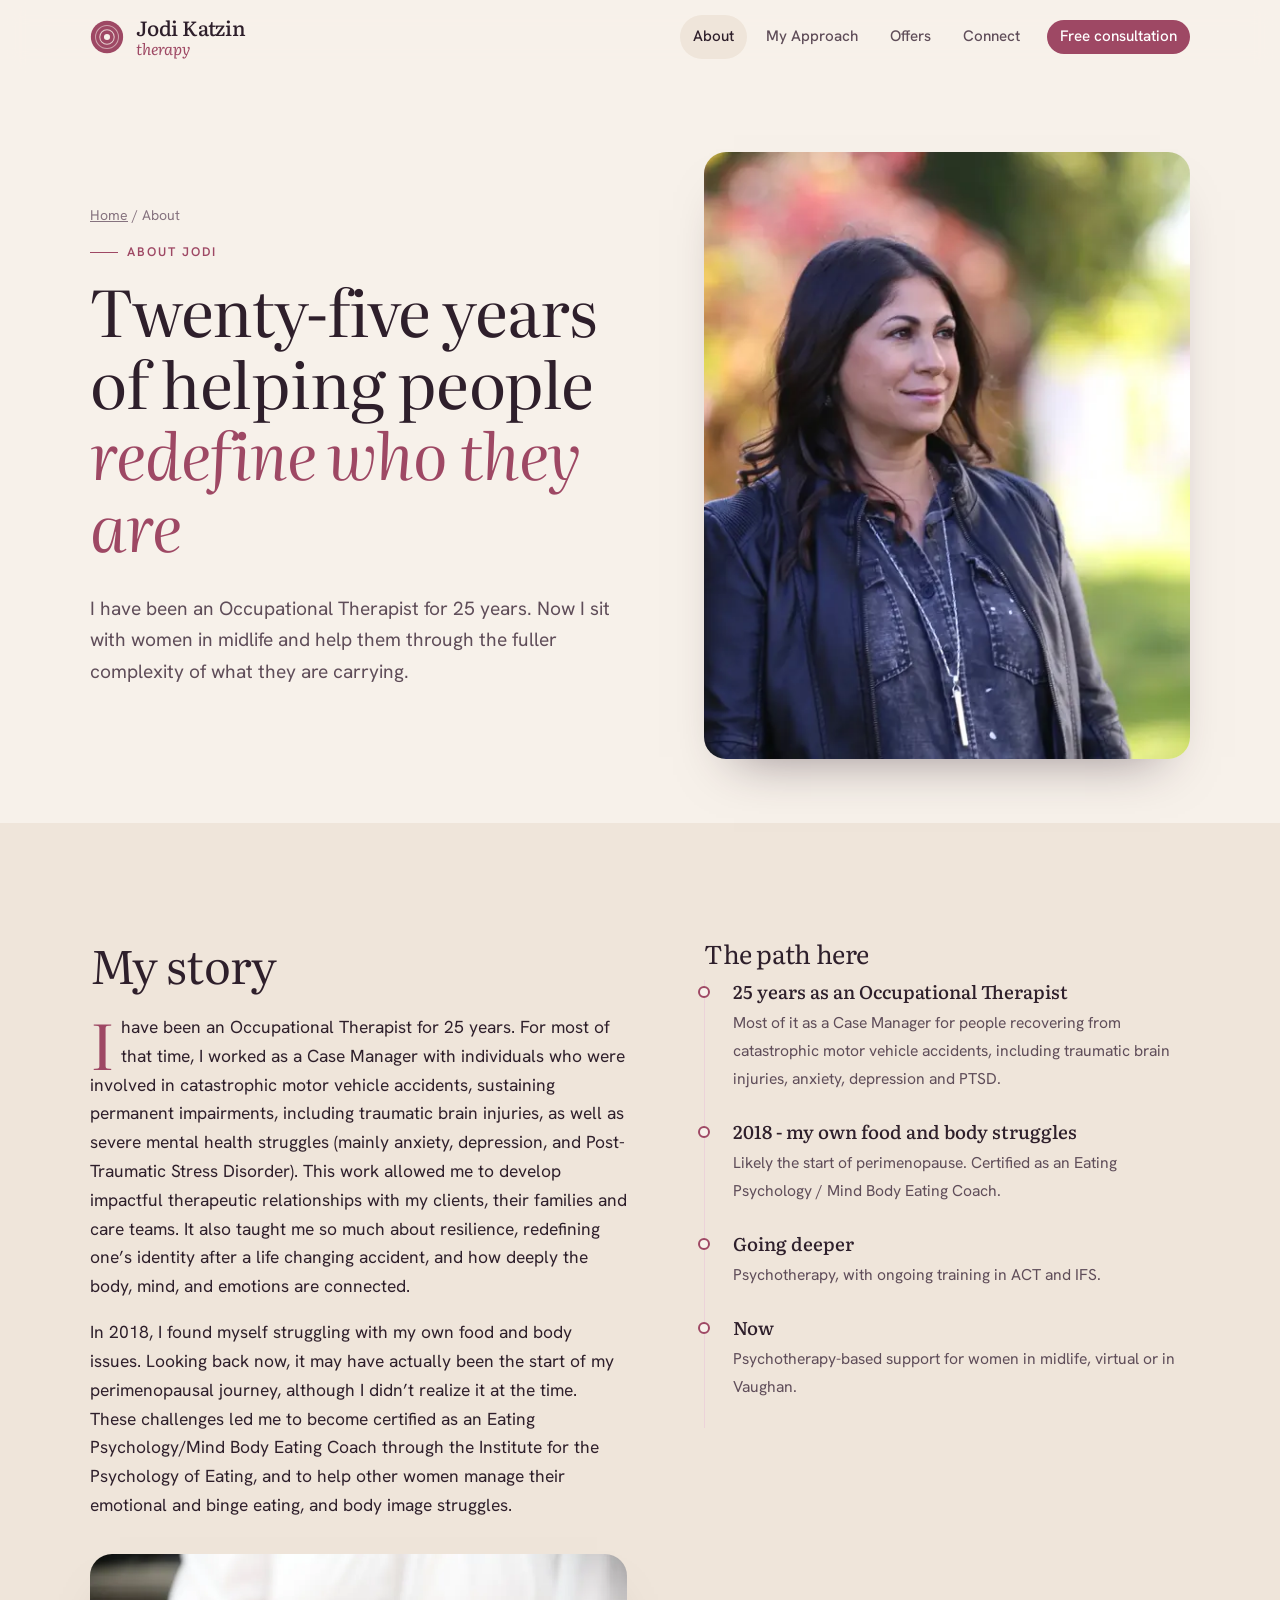
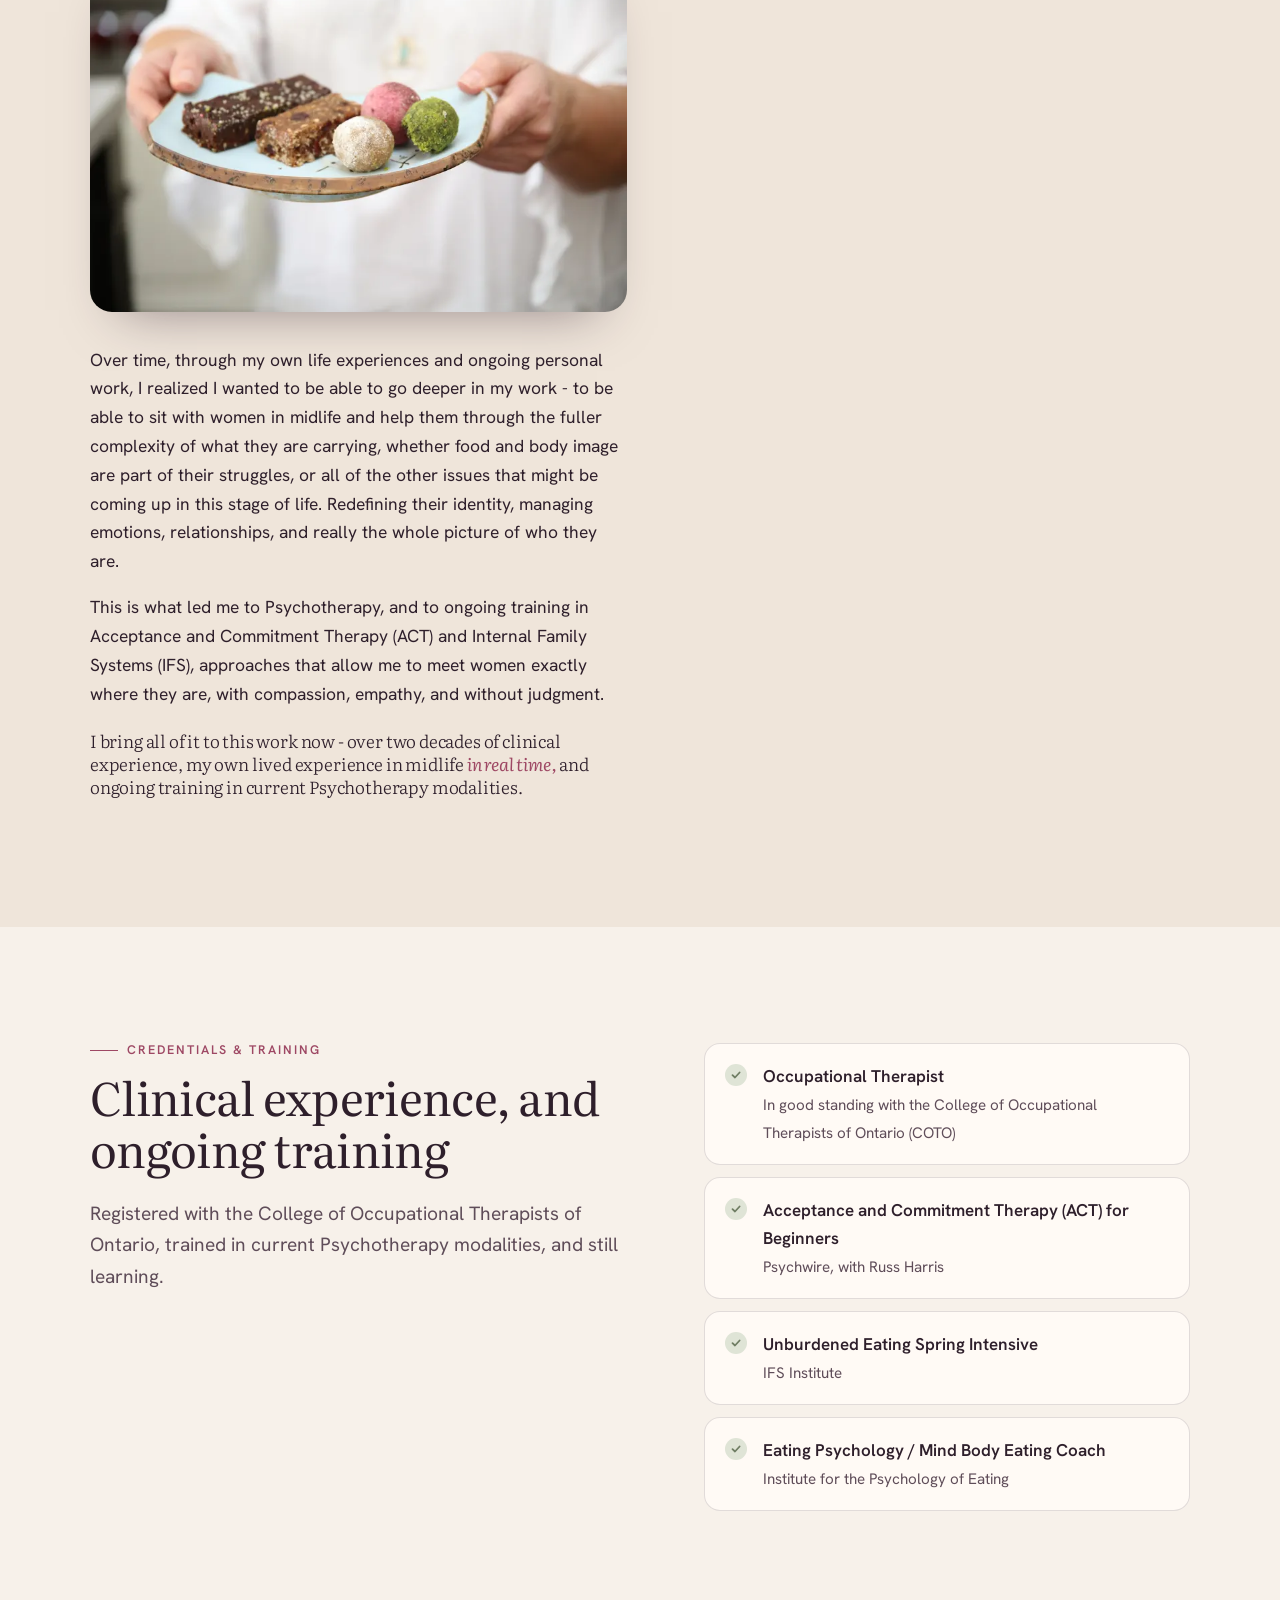
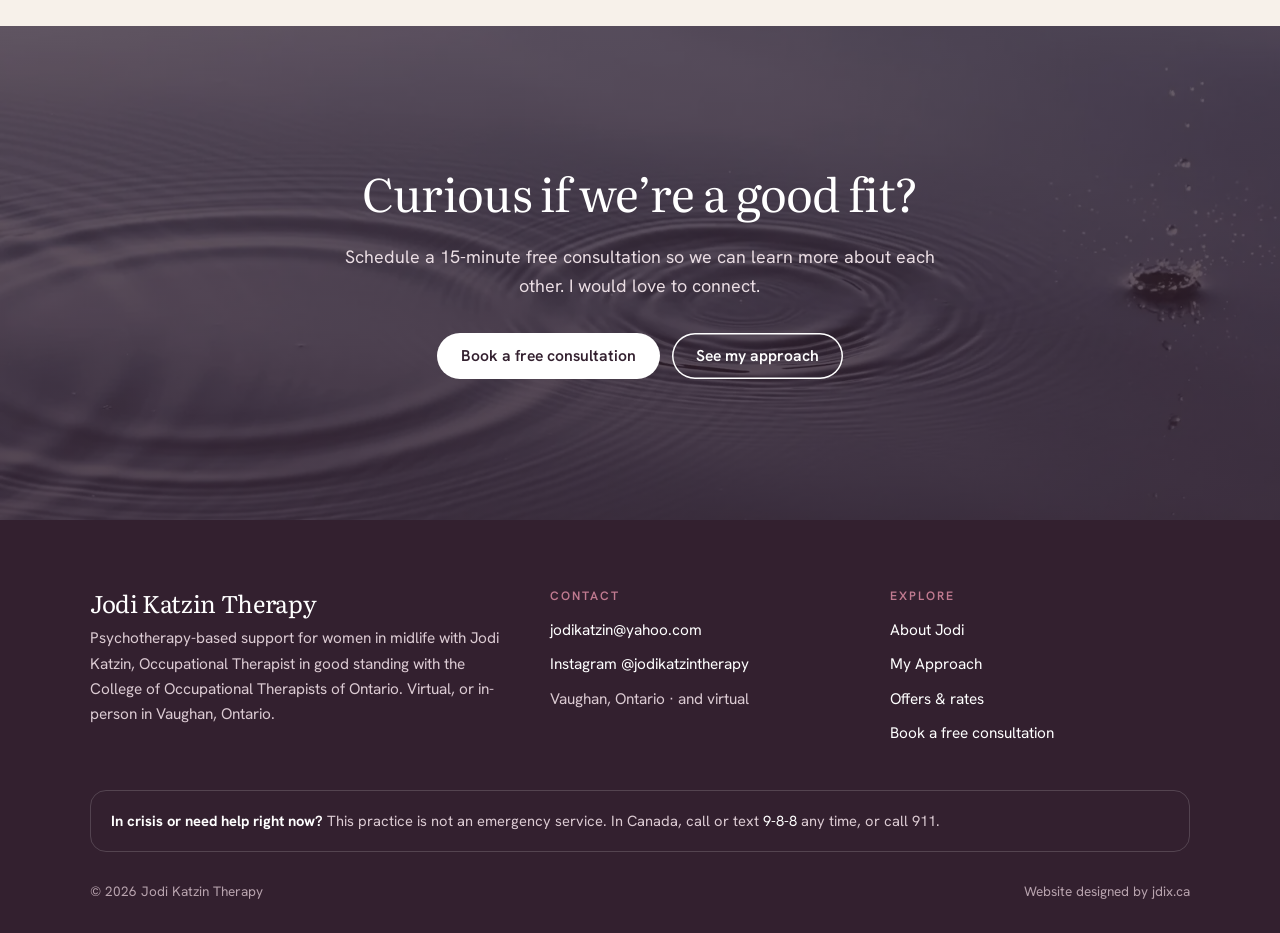
==== about/index.html @ eb7bfe02 "Jodi's edits: hyphenated in-person, wording fixes, smaller second headline line, lowercase logo, for" ====
<!doctype html>
<html lang="en-CA" class="no-js">
<head>
<meta charset="utf-8">
<meta name="viewport" content="width=device-width, initial-scale=1">
<title>About Jodi Katzin, Occupational Therapist | Jodi Katzin Therapy</title>
<meta name="description" content="Jodi Katzin has been an Occupational Therapist for 25 years, trained in ACT, IFS and eating psychology. Read her story, then book a free 15-minute consultation.">
<link rel="canonical" href="https://jdix22.github.io/jodi-katzin-therapy/about/">
<meta name="robots" content="noindex">
<meta name="theme-color" content="#33202f">
<meta property="og:type" content="profile">
<meta property="og:site_name" content="Jodi Katzin Therapy">
<meta property="og:title" content="About Jodi Katzin, Occupational Therapist">
<meta property="og:description" content="25 years as an OT, lived experience in midlife, and training in ACT and IFS.">
<meta property="og:image" content="https://jdix22.github.io/jodi-katzin-therapy/assets/og.png">
<meta property="og:image:width" content="1200">
<meta property="og:image:height" content="630">
<meta property="og:image:alt" content="Jodi Katzin Therapy: therapy for women in midlife, virtual or in Vaughan, Ontario">
<meta property="og:url" content="https://jdix22.github.io/jodi-katzin-therapy/about/">
<meta property="og:locale" content="en_CA">
<meta name="twitter:card" content="summary_large_image">
<link rel="icon" href="../favicon.svg" type="image/svg+xml">
<link rel="apple-touch-icon" href="../apple-touch-icon.png">
<link rel="preconnect" href="https://fonts.googleapis.com">
<link rel="preconnect" href="https://fonts.gstatic.com" crossorigin>
<link rel="stylesheet" href="https://fonts.googleapis.com/css2?family=Hanken+Grotesk:wght@400;500;600&family=Literata:ital,opsz,wght@0,7..72,300..600;1,7..72,300..500&display=swap">
<link rel="stylesheet" href="../assets/site.css">
<script type="application/ld+json">
{
  "@context": "https://schema.org",
  "@graph": [
    {
      "@type": "ProfilePage",
      "@id": "https://jdix22.github.io/jodi-katzin-therapy/about/#page",
      "url": "https://jdix22.github.io/jodi-katzin-therapy/about/",
      "name": "About Jodi Katzin",
      "isPartOf": { "@id": "https://jdix22.github.io/jodi-katzin-therapy/#site" },
      "mainEntity": {
        "@type": "Person",
        "@id": "https://jdix22.github.io/jodi-katzin-therapy/#jodi",
        "name": "Jodi Katzin",
        "jobTitle": "Occupational Therapist",
        "description": "Occupational Therapist for 25 years offering Psychotherapy-based support for women in midlife, with training in ACT and IFS.",
        "image": "https://jdix22.github.io/jodi-katzin-therapy/assets/img/jodi-katzin-portrait-outdoors-1600.webp",
        "hasCredential": [
          { "@type": "EducationalOccupationalCredential", "credentialCategory": "Professional registration", "name": "Occupational Therapist, College of Occupational Therapists of Ontario (COTO)", "recognizedBy": { "@type": "Organization", "name": "College of Occupational Therapists of Ontario" } },
          { "@type": "EducationalOccupationalCredential", "credentialCategory": "Certificate", "name": "Eating Psychology / Mind Body Eating Coach", "recognizedBy": { "@type": "Organization", "name": "Institute for the Psychology of Eating" } }
        ],
        "knowsAbout": ["Acceptance and Commitment Therapy", "Internal Family Systems", "Eating psychology", "Body image", "Midlife transitions", "Traumatic brain injury case management"],
        "sameAs": ["https://www.instagram.com/jodikatzintherapy/"]
      }
    },
    {
      "@type": "BreadcrumbList",
      "itemListElement": [
        { "@type": "ListItem", "position": 1, "name": "Home", "item": "https://jdix22.github.io/jodi-katzin-therapy/" },
        { "@type": "ListItem", "position": 2, "name": "About", "item": "https://jdix22.github.io/jodi-katzin-therapy/about/" }
      ]
    }
  ]
}
</script>
</head>
<body>
<a class="skip" href="#main">Skip to content</a>
<header class="site-head">
  <div class="wrap head-in">
    <a class="brand" href="../" aria-label="Jodi Katzin Therapy, home">
      <svg viewBox="0 0 40 40" aria-hidden="true"><circle cx="20" cy="20" r="19" fill="#9e4864"/><circle cx="20" cy="20" r="13.5" fill="none" stroke="#f7f1ea" stroke-width="1.2" opacity=".55"/><circle cx="20" cy="20" r="8.5" fill="none" stroke="#f7f1ea" stroke-width="1.2" opacity=".8"/><circle cx="20" cy="20" r="3.6" fill="#f7f1ea"/></svg>
      <span><b>Jodi Katzin</b><small>Therapy</small></span>
    </a>
    <button class="menu-btn" aria-expanded="false" aria-controls="nav">Menu</button>
    <nav class="nav" id="nav" aria-label="Main">
      <a href="../about/" aria-current="page">About</a>
      <a href="../my-approach/">My Approach</a>
      <a href="../howtoworktogether/">Offers</a>
      <a href="../connect/">Connect</a>
      <a class="btn" href="../connect/">Free consultation</a>
    </nav>
  </div>
</header>

<main id="main">
  <section class="page-hero">
    <div class="wrap split">
      <div>
        <p class="crumbs"><a href="../">Home</a> / About</p>
        <p class="eyebrow">About Jodi</p>
        <h1>Twenty-five years of helping people <em>redefine who they are</em></h1>
        <p class="lede">I have been an Occupational Therapist for 25 years. Now I sit with women in midlife and help them through the fuller complexity of what they are carrying.</p>
      </div>
      <figure class="photo tall rv" style="margin:0">
        <img src="../assets/img/jodi-katzin-portrait-outdoors-800.webp" srcset="../assets/img/jodi-katzin-portrait-outdoors-800.webp 800w, ../assets/img/jodi-katzin-portrait-outdoors-1600.webp 1600w" sizes="(max-width:860px) 92vw, 500px" width="800" height="640" alt="Portrait of Jodi Katzin outdoors in autumn, wearing a navy jacket and smiling" fetchpriority="high" style="object-position:62% 30%">
      </figure>
    </div>
  </section>

  <section class="tint">
    <div class="wrap split" style="align-items:start">
      <div class="prose">
        <h2>My story</h2>
        <p>I have been an Occupational Therapist for 25 years. For most of that time, I worked as a Case Manager with individuals who were involved in catastrophic motor vehicle accidents, sustaining permanent impairments, including traumatic brain injuries, as well as severe mental health struggles (mainly anxiety, depression, and Post-Traumatic Stress Disorder). This work allowed me to develop impactful therapeutic relationships with my clients, their families and care teams. It also taught me so much about resilience, redefining one&rsquo;s identity after a life changing accident, and how deeply the body, mind, and emotions are connected.</p>
        <p>In 2018, I found myself struggling with my own food and body issues. Looking back now, it may have actually been the start of my perimenopausal journey, although I didn&rsquo;t realize it at the time. These challenges led me to become certified as an Eating Psychology/Mind Body Eating Coach through the Institute for the Psychology of Eating, and to help other women manage their emotional and binge eating, and body image struggles.</p>
        <figure class="photo wide rv" style="margin:34px 0">
          <img src="../assets/img/eating-psychology-snack-plate-800.webp" srcset="../assets/img/eating-psychology-snack-plate-800.webp 800w, ../assets/img/eating-psychology-snack-plate-1600.webp 1600w" sizes="(max-width:860px) 92vw, 620px" width="800" height="533" loading="lazy" alt="Hands holding a plate of homemade energy bars and bliss balls">
        </figure>
        <p>Over time, through my own life experiences and ongoing personal work, I realized I wanted to be able to go deeper in my work - to be able to sit with women in midlife and help them through the fuller complexity of what they are carrying, whether food and body image are part of their struggles, or all of the other issues that might be coming up in this stage of life. Redefining their identity, managing emotions, relationships, and really the whole picture of who they are.</p>
        <p>This is what led me to Psychotherapy, and to ongoing training in Acceptance and Commitment Therapy (ACT) and Internal Family Systems (IFS), approaches that allow me to meet women exactly where they are, with compassion, empathy, and without judgment.</p>
        <p class="quote" style="margin-top:1.2em">I bring all of it to this work now - over two decades of clinical experience, my own lived experience in midlife <em>in real time,</em> and ongoing training in current Psychotherapy modalities.</p>
      </div>
      <aside class="sticky-side rv">
        <h2 style="font-size:1.6rem">The path here</h2>
        <ol class="timeline">
          <li><b>25 years as an Occupational Therapist</b><span>Most of it as a Case Manager for people recovering from catastrophic motor vehicle accidents, including traumatic brain injuries, anxiety, depression and PTSD.</span></li>
          <li><b>2018 - my own food and body struggles</b><span>Likely the start of perimenopause. Certified as an Eating Psychology / Mind Body Eating Coach.</span></li>
          <li><b>Going deeper</b><span>Psychotherapy, with ongoing training in ACT and IFS.</span></li>
          <li><b>Now</b><span>Psychotherapy-based support for women in midlife, virtual or in Vaughan.</span></li>
        </ol>
      </aside>
    </div>
  </section>

  <section>
    <div class="wrap split" style="align-items:start">
      <div>
        <p class="eyebrow">Credentials &amp; training</p>
        <h2 class="rv">Clinical experience, and ongoing training</h2>
        <p class="lede rv">Registered with the College of Occupational Therapists of Ontario, trained in current Psychotherapy modalities, and still learning.</p>
      </div>
      <ul class="creds rv">
        <li><b>Occupational Therapist</b><span>In good standing with the College of Occupational Therapists of Ontario (COTO)</span></li>
        <li><b>Acceptance and Commitment Therapy (ACT) for Beginners</b><span>Psychwire, with Russ Harris</span></li>
        <li><b>Unburdened Eating Spring Intensive</b><span>IFS Institute</span></li>
        <li><b>Eating Psychology / Mind Body Eating Coach</b><span>Institute for the Psychology of Eating</span></li>
      </ul>
    </div>
  </section>

  <section class="band">
    <img src="../assets/img/water-ripples-1600.webp" width="1600" height="1066" loading="lazy" alt="">
    <div class="wrap rv">
      <h2>Curious if we&rsquo;re a good fit?</h2>
      <p>Schedule a 15-minute free consultation so we can learn more about each other. I would love to connect.</p>
      <div class="ctas"><a class="btn light" href="../connect/">Book a free consultation</a><a class="btn ghost" style="color:#fff;box-shadow:inset 0 0 0 1.5px #fff" href="../my-approach/">See my approach</a></div>
    </div>
  </section>
</main>

<footer class="site-foot">
  <div class="wrap">
    <div class="foot-grid">
      <div>
        <h2>Jodi Katzin Therapy</h2>
        <p>Psychotherapy-based support for women in midlife with Jodi Katzin, Occupational Therapist in good standing with the College of Occupational Therapists of Ontario. Virtual, or in-person in Vaughan, Ontario.</p>
      </div>
      <div>
        <h3>Contact</h3>
        <ul>
          <li><a href="mailto:jodikatzin@yahoo.com">jodikatzin@yahoo.com</a></li>
          <li><a href="https://www.instagram.com/jodikatzintherapy/" rel="noopener">Instagram @jodikatzintherapy</a></li>
          <li>Vaughan, Ontario &middot; and virtual</li>
        </ul>
      </div>
      <div>
        <h3>Explore</h3>
        <ul>
          <li><a href="../about/">About Jodi</a></li>
          <li><a href="../my-approach/">My Approach</a></li>
          <li><a href="../howtoworktogether/">Offers &amp; rates</a></li>
          <li><a href="../connect/">Book a free consultation</a></li>
        </ul>
      </div>
    </div>
    <p class="crisis"><strong>In crisis or need help right now?</strong> This practice is not an emergency service. In Canada, call or text <a href="tel:988">9-8-8</a> any time, or call 911.</p>
    <div class="foot-base"><span>&copy; <span id="yr">2026</span> Jodi Katzin Therapy</span><a href="https://jdix.ca/">Website designed by jdix.ca</a></div>
  </div>
</footer>
<script src="../assets/site.js" defer></script>
</body>
</html>
---- assets/site.css ----
/* Jodi Katzin Therapy: warm oat paper, plum ink, her rose. Literata + Hanken Grotesk. */
:root{
  --paper:#f7f1ea; --paper-2:#efe5da; --card:#fffaf5;
  --ink:#2e1f2b; --ink-soft:#5f4d59; --muted:#86737f;
  --rose:#9e4864; --rose-2:#c07a90; --rose-soft:#ecd3d9; --blush:#f4e3e3;
  --sage:#6f7d63; --sage-soft:#dfe4d6;
  --plum:#33202f; --plum-2:#4a2f43;
  --line:rgba(46,31,43,.14);
  --serif:"Literata",Georgia,serif; --sans:"Hanken Grotesk",system-ui,sans-serif;
  --r:22px; --wrap:1180px; --gut:clamp(16px,4vw,40px);
  --ease:cubic-bezier(.2,.7,.2,1);
}
*,*::before,*::after{box-sizing:border-box}
html{-webkit-text-size-adjust:100%;scroll-behavior:smooth}
body{margin:0;background:var(--paper);color:var(--ink);font:400 1.0625rem/1.65 var(--sans);overflow-x:hidden}
img{max-width:100%;height:auto;display:block}
a{color:inherit}
h1,h2,h3{font-family:var(--serif);font-weight:400;line-height:1.12;letter-spacing:-.015em;margin:0 0 .5em;font-optical-sizing:auto}
h1{font-size:clamp(2.4rem,5.6vw,4.6rem)}
h2{font-size:clamp(1.9rem,3.6vw,3rem)}
h3{font-size:clamp(1.25rem,1.8vw,1.5rem)}
p{margin:0 0 1em}
em,.it{font-style:italic;color:var(--rose)}
.wrap{max-width:var(--wrap);margin:0 auto;padding:0 var(--gut)}
.skip{position:absolute;left:-999px;top:8px;background:var(--ink);color:#fff;padding:8px 14px;border-radius:8px;z-index:99}
.skip:focus{left:8px}
:focus-visible{outline:2px solid var(--rose);outline-offset:3px;border-radius:6px}
.eyebrow{font:600 .78rem/1.2 var(--sans);letter-spacing:.16em;text-transform:uppercase;color:var(--rose);margin:0 0 1.1em;display:flex;align-items:center;gap:.7em}
.eyebrow::before{content:"";width:28px;height:1px;background:currentColor}
.lede{font-size:clamp(1.1rem,1.5vw,1.28rem);color:var(--ink-soft);max-width:38em}

/* header */
.site-head{position:sticky;top:0;z-index:50;background:rgba(247,241,234,.86);backdrop-filter:saturate(1.4) blur(12px);-webkit-backdrop-filter:saturate(1.4) blur(12px);border-bottom:1px solid transparent;transition:border-color .3s}
.site-head.scrolled{border-color:var(--line)}
.head-in{display:flex;align-items:center;justify-content:space-between;gap:20px;height:74px}
.brand{display:flex;align-items:center;gap:12px;text-decoration:none}
.brand svg{width:34px;height:34px;flex:none}
.brand b{font:500 1.28rem/1 var(--serif);letter-spacing:-.01em;display:block}
.brand small{display:block;font:italic 400 .98rem/1 var(--serif);text-transform:lowercase;color:var(--rose);margin-top:3px}
.nav{display:flex;align-items:center;gap:6px}
.nav a{text-decoration:none;font-weight:500;font-size:.95rem;padding:9px 13px;border-radius:99px;color:var(--ink-soft);transition:background .2s,color .2s}
.nav a:hover{background:var(--paper-2);color:var(--ink)}
.nav a[aria-current=page]{color:var(--ink);background:var(--paper-2)}
.nav .btn{margin-left:8px;color:#fff}
.menu-btn{display:none;background:none;border:1px solid var(--line);border-radius:99px;padding:9px 16px;font:600 .9rem var(--sans);color:var(--ink);cursor:pointer}
@media (max-width:900px){
  .menu-btn{display:block}
  .nav{position:fixed;inset:74px 0 auto 0;flex-direction:column;align-items:stretch;background:var(--paper);padding:14px var(--gut) 26px;border-bottom:1px solid var(--line);gap:2px;transform:translateY(-12px);opacity:0;visibility:hidden;transition:.25s var(--ease)}
  .nav.open{transform:none;opacity:1;visibility:visible}
  .nav a{font-size:1.1rem;padding:13px 14px}
  .nav .btn{margin:10px 0 0;text-align:center;justify-content:center}
}

/* buttons */
.btn{display:inline-flex;align-items:center;gap:.6em;background:var(--rose);color:#fff;text-decoration:none;font:600 .98rem/1 var(--sans);padding:15px 24px;border-radius:99px;border:0;cursor:pointer;transition:background .2s,transform .2s var(--ease),box-shadow .2s}
.btn:hover{background:#86394f;transform:translateY(-1px);box-shadow:0 10px 24px -12px rgba(158,72,100,.7)}
.btn svg{width:18px;height:18px}
.btn.ghost{background:transparent;color:var(--ink);box-shadow:inset 0 0 0 1.5px var(--ink)}
.btn.ghost:hover{background:var(--ink);color:#fff}
.btn.light{background:#fff;color:var(--plum)}
.btn.light:hover{background:var(--blush)}
.link{font-weight:600;color:var(--rose);text-decoration:none;border-bottom:1.5px solid var(--rose-soft);padding-bottom:2px;transition:border-color .2s}
.link:hover{border-color:var(--rose)}
.ctas{display:flex;flex-wrap:wrap;gap:12px;align-items:center}

/* sections */
section{padding:clamp(64px,9vw,120px) 0}
.tint{background:var(--paper-2)}
.dark{background:var(--plum);color:#f3e8ec}
.dark h2,.dark h3{color:#fff}
.dark .eyebrow{color:var(--rose-2)}
.dark .lede,.dark p{color:#dccbd3}
.split{display:grid;grid-template-columns:1.05fr .95fr;gap:clamp(32px,6vw,90px);align-items:center}
.split.flip > :first-child{order:2}
@media (max-width:860px){.split{grid-template-columns:1fr}.split.flip > :first-child{order:0}}

/* hero */
.hero{padding:clamp(36px,6vw,80px) 0 clamp(64px,8vw,110px);position:relative;overflow:hidden}
.hero h1 .line{display:block}
.hero h1 .line.sub{text-wrap:balance;font-size:.68em;line-height:1.15;margin-top:.25em}
.hero .lede{margin:1.2em 0 1.6em}
.hero-note{font-size:.95rem;color:var(--muted);margin-top:18px;display:flex;flex-wrap:wrap;gap:6px 18px}
.hero-note span{display:inline-flex;align-items:center;gap:7px}
.hero-note span::before{content:"";width:6px;height:6px;border-radius:50%;background:var(--sage)}
.arch{position:relative;isolation:isolate}
.arch .frame{border-radius:999px 999px var(--r) var(--r);overflow:hidden;aspect-ratio:4/5;box-shadow:0 30px 60px -30px rgba(51,32,47,.45)}
.arch .frame img{width:100%;height:100%;object-fit:cover}
.ripples{position:absolute;inset:-18% -22%;z-index:-1;pointer-events:none}
.ripples circle{fill:none;stroke:var(--rose-2);stroke-width:1;transform-origin:50% 50%;transform-box:fill-box;opacity:0;animation:ripple 9s linear infinite}
.ripples circle:nth-child(2){animation-delay:-3s}
.ripples circle:nth-child(3){animation-delay:-6s}
@keyframes ripple{0%{transform:scale(.45);opacity:0}15%{opacity:.55}100%{transform:scale(1.05);opacity:0}}
.badge{position:absolute;left:-18px;bottom:28px;background:var(--card);border-radius:16px;padding:14px 18px;box-shadow:0 18px 40px -20px rgba(51,32,47,.5);max-width:250px;font-size:.92rem;line-height:1.4}
.badge b{display:block;font:500 1.05rem/1.2 var(--serif);margin-bottom:3px}
@media (max-width:860px){.arch{max-width:420px;margin:10px auto 0}.badge{left:0}}

/* carrying picker */
.carry-head{display:flex;justify-content:space-between;align-items:end;gap:30px;flex-wrap:wrap;margin-bottom:34px}
.carry-head p{max-width:30em;margin:0;color:var(--ink-soft)}
.carry{display:grid;grid-template-columns:repeat(3,1fr);gap:14px;list-style:none;padding:0;margin:0}
@media (max-width:900px){.carry{grid-template-columns:repeat(2,1fr)}}
@media (max-width:560px){.carry{grid-template-columns:1fr}}
.carry button{all:unset;box-sizing:border-box;cursor:pointer;display:flex;flex-direction:column;gap:8px;height:100%;width:100%;background:var(--card);border:1px solid var(--line);border-radius:var(--r);padding:22px 22px 20px;position:relative;transition:transform .25s var(--ease),border-color .2s,background .2s,box-shadow .25s}
.carry button:hover{transform:translateY(-3px);box-shadow:0 18px 34px -24px rgba(51,32,47,.55)}
.carry button:focus-visible{outline:2px solid var(--rose);outline-offset:3px}
.carry b{font:500 1.22rem/1.25 var(--serif);padding-right:34px}
.carry span{color:var(--ink-soft);font-size:.97rem;line-height:1.5}
.carry button::after{content:"";position:absolute;top:20px;right:20px;width:22px;height:22px;border-radius:50%;border:1.5px solid var(--line);transition:.2s;background:center/12px no-repeat}
.carry button[aria-pressed=true]{background:var(--blush);border-color:var(--rose-2)}
.carry button[aria-pressed=true]::after{background-color:var(--rose);border-color:var(--rose);background-image:url("data:image/svg+xml,%3Csvg xmlns='http://www.w3.org/2000/svg' viewBox='0 0 12 12'%3E%3Cpath d='M2.5 6.2 5 8.5l4.6-5' fill='none' stroke='%23fff' stroke-width='1.8' stroke-linecap='round' stroke-linejoin='round'/%3E%3C/svg%3E")}
.carry-out{margin-top:22px;border-radius:var(--r);background:var(--plum);color:#f3e8ec;padding:22px 26px;display:flex;align-items:center;justify-content:space-between;gap:20px;flex-wrap:wrap;transition:opacity .3s}
.carry-out p{margin:0;font:400 1.12rem/1.45 var(--serif);max-width:36em}
.carry-out[data-n="0"]{background:transparent;color:var(--ink-soft);border:1px dashed var(--line)}
.carry-out[data-n="0"] .btn{background:var(--ink);}

/* story / quote */
.quote{font:300 clamp(1.5rem,2.6vw,2.1rem)/1.32 var(--serif);margin:0 0 .8em;letter-spacing:-.01em}
.quote em{font-weight:400}
.photo{border-radius:var(--r);overflow:hidden;box-shadow:0 28px 50px -30px rgba(51,32,47,.5)}
.photo img{width:100%;height:100%;object-fit:cover}
.photo.tall{aspect-ratio:4/5}
.photo.wide{aspect-ratio:3/2}

/* steps */
.steps{display:grid;grid-template-columns:repeat(3,1fr);gap:18px;counter-reset:s;list-style:none;padding:0;margin:36px 0 0}
@media (max-width:860px){.steps{grid-template-columns:1fr}}
.steps li{counter-increment:s;background:rgba(255,255,255,.05);border:1px solid rgba(255,255,255,.14);border-radius:var(--r);padding:26px}
.steps li::before{content:counter(s,decimal-leading-zero);display:block;font:400 2.4rem/1 var(--serif);color:var(--rose-2);margin-bottom:18px}
.steps h3{margin-bottom:.35em}
.steps p{margin:0;font-size:.98rem}

/* cards */
.cards{display:grid;grid-template-columns:repeat(3,1fr);gap:18px;margin-top:36px}
@media (max-width:860px){.cards{grid-template-columns:1fr}}
.card{background:var(--card);border:1px solid var(--line);border-radius:var(--r);padding:28px;display:flex;flex-direction:column}
.card h3{margin-bottom:.4em}
.card p{color:var(--ink-soft);font-size:.99rem}
.card .link{margin-top:auto;align-self:flex-start}
.ico{width:46px;height:46px;border-radius:50%;background:var(--blush);display:grid;place-items:center;margin-bottom:18px;color:var(--rose)}
.ico svg{width:24px;height:24px}

/* FAQ */
.faq{max-width:820px}
.faq details{border-top:1px solid var(--line);padding:4px 0}
.faq details:last-child{border-bottom:1px solid var(--line)}
.faq summary{list-style:none;cursor:pointer;padding:20px 44px 20px 0;position:relative;font:500 1.2rem/1.35 var(--serif)}
.faq summary::-webkit-details-marker{display:none}
.faq summary::after{content:"";position:absolute;right:6px;top:50%;width:14px;height:14px;margin-top:-7px;background:linear-gradient(var(--rose),var(--rose)) center/14px 1.5px no-repeat,linear-gradient(var(--rose),var(--rose)) center/1.5px 14px no-repeat;transition:transform .3s var(--ease)}
.faq details[open] summary::after{transform:rotate(45deg)}
.faq details p{color:var(--ink-soft);margin:0 0 20px;max-width:44em}

/* CTA band */
.band{position:relative;overflow:hidden;color:#fff;padding:clamp(80px,11vw,150px) 0;text-align:center}
.band img{position:absolute;inset:0;width:100%;height:100%;object-fit:cover;z-index:-2}
.band::before{content:"";position:absolute;inset:0;background:linear-gradient(180deg,rgba(51,32,47,.72),rgba(51,32,47,.82));z-index:-1}
.band{isolation:isolate}
.band h2{color:#fff;max-width:16em;margin-left:auto;margin-right:auto}
.band p{max-width:34em;margin:0 auto 1.8em;color:#eadde3;font-size:1.12rem}
.band .ctas{justify-content:center}

/* page hero (inner pages) */
.page-hero{padding:clamp(40px,6vw,84px) 0 clamp(40px,5vw,64px)}
.page-hero h1{font-size:clamp(2.3rem,5vw,4rem);max-width:15em}
.crumbs{font-size:.88rem;color:var(--muted);margin-bottom:18px}
.crumbs a{color:var(--muted)}

/* prose */
.prose{max-width:42em}
.prose p{font-size:1.09rem}
.prose p:first-of-type::first-letter{font:400 3.6em/.8 var(--serif);float:left;margin:.08em .1em 0 0;color:var(--rose)}
.sticky-side{position:sticky;top:100px}

/* timeline */
.timeline{list-style:none;padding:0;margin:0;border-left:1.5px solid var(--rose-soft)}
.timeline li{position:relative;padding:0 0 28px 28px}
.timeline li::before{content:"";position:absolute;left:-7px;top:6px;width:12px;height:12px;border-radius:50%;background:var(--paper);border:2px solid var(--rose)}
.timeline b{font:500 1.15rem/1.3 var(--serif);display:block;margin-bottom:4px}
.timeline span{color:var(--ink-soft);font-size:.98rem}

/* credentials */
.creds{list-style:none;padding:0;margin:0;display:grid;gap:12px}
.creds li{background:var(--card);border:1px solid var(--line);border-radius:16px;padding:18px 20px 18px 58px;position:relative}
.creds li::before{content:"";position:absolute;left:20px;top:20px;width:22px;height:22px;border-radius:50%;background:var(--sage-soft) url("data:image/svg+xml,%3Csvg xmlns='http://www.w3.org/2000/svg' viewBox='0 0 12 12'%3E%3Cpath d='M2.5 6.2 5 8.5l4.6-5' fill='none' stroke='%236f7d63' stroke-width='1.8' stroke-linecap='round' stroke-linejoin='round'/%3E%3C/svg%3E") center/12px no-repeat}
.creds b{display:block;font-weight:600}
.creds span{color:var(--ink-soft);font-size:.95rem}

/* parts diagram */
.parts{position:relative;aspect-ratio:1;max-width:460px;margin:0 auto}
.parts svg{width:100%;height:100%;overflow:visible}
.parts .p{transition:transform .5s var(--ease),opacity .4s}
.parts text{font-family:var(--serif);font-size:15px;fill:var(--ink)}
.parts .self text{fill:#fff;font-size:14px}
.parts-legend{display:flex;flex-wrap:wrap;gap:8px;justify-content:center;margin-top:18px}
.parts-legend button{font:500 .9rem var(--sans);border:1px solid var(--line);background:var(--card);border-radius:99px;padding:8px 14px;cursor:pointer;color:var(--ink)}
.parts-legend button[aria-pressed=true]{background:var(--ink);color:#fff;border-color:var(--ink)}
.parts-cap{text-align:center;color:var(--ink-soft);min-height:3.2em;max-width:30em;margin:12px auto 0;font-size:.98rem}

/* approach list */
.pillars{display:grid;gap:0;border-top:1px solid var(--line)}
.pillar{display:grid;grid-template-columns:80px 1fr 1.4fr;gap:30px;padding:34px 0;border-bottom:1px solid var(--line);align-items:start}
.pillar .n{font:400 1rem/1.4 var(--serif);color:var(--rose)}
.pillar h2{font-size:clamp(1.5rem,2.4vw,2rem);margin:0}
.pillar p{margin:0;color:var(--ink-soft)}
@media (max-width:860px){.pillar{grid-template-columns:1fr;gap:10px}}

/* offers */
.offers{display:grid;grid-template-columns:.85fr 1.15fr;gap:20px;align-items:stretch}
@media (max-width:860px){.offers{grid-template-columns:1fr}}
.offer{border-radius:var(--r);padding:clamp(26px,3vw,40px);background:var(--card);border:1px solid var(--line);display:flex;flex-direction:column}
.offer.main{background:var(--plum);color:#f3e8ec;border:0}
.offer.main h2,.offer.main .price{color:#fff}
.offer h2{font-size:clamp(1.6rem,2.6vw,2.2rem)}
.price{font:400 clamp(2.4rem,4vw,3.4rem)/1 var(--serif);margin:.2em 0 .1em}
.price small{font:500 1rem var(--sans);color:var(--rose-2);margin-left:6px}
.offer .tag{font:600 .74rem/1 var(--sans);letter-spacing:.14em;text-transform:uppercase;color:var(--sage);margin-bottom:16px}
.offer.main .tag{color:var(--rose-2)}
.specs{margin:22px 0 26px;display:grid;grid-template-columns:auto 1fr;gap:0;border-top:1px solid rgba(255,255,255,.15)}
.specs dt,.specs dd{margin:0;padding:13px 0;border-bottom:1px solid rgba(255,255,255,.15)}
.specs dt{font-weight:600;padding-right:22px;color:#fff}
.specs dd{color:#dccbd3}
.offer .btn{margin-top:auto;align-self:flex-start}
.note{display:flex;gap:16px;align-items:flex-start;background:var(--sage-soft);border-radius:var(--r);padding:22px 24px;margin-top:20px}
.note svg{flex:none;width:26px;height:26px;color:var(--sage)}
.note p{margin:0}

/* contact */
.contact-grid{display:grid;grid-template-columns:1fr 1.1fr;gap:clamp(30px,5vw,70px);align-items:start}
@media (max-width:900px){.contact-grid{grid-template-columns:1fr}}
.mail-big{font:400 clamp(1.1rem,1.8vw,1.35rem)/1.3 var(--serif);color:var(--rose);text-decoration:none;word-break:break-all;border-bottom:1.5px solid var(--rose-soft)}
.mail-big:hover{border-color:var(--rose)}
.facts{list-style:none;padding:0;margin:26px 0;display:grid;gap:12px}
.facts li{display:flex;gap:12px;align-items:flex-start;color:var(--ink-soft)}
.facts svg{width:20px;height:20px;flex:none;color:var(--rose);margin-top:3px}
form.ask{background:var(--card);border:1px solid var(--line);border-radius:var(--r);padding:clamp(22px,3vw,36px)}
.field{display:grid;gap:7px;margin-bottom:18px}
.field label,.field legend{font-weight:600;font-size:.95rem}
.field input,.field textarea,.field select{font:inherit;color:var(--ink);background:var(--paper);border:1px solid var(--line);border-radius:12px;padding:13px 14px;width:100%}
.field input:focus,.field textarea:focus{outline:2px solid var(--rose-2);outline-offset:0;border-color:transparent}
.field textarea{min-height:110px;resize:vertical}
.field input::placeholder,.field textarea::placeholder{color:var(--muted);opacity:1}
fieldset.field{border:0;padding:0;margin:0 0 18px}
.chips{display:flex;flex-wrap:wrap;gap:8px}
.chips label{flex:0 0 auto;white-space:nowrap;font-weight:500;font-size:.92rem;display:inline-flex;align-items:center;gap:8px;border:1px solid var(--line);border-radius:99px;padding:8px 14px;cursor:pointer;background:var(--paper);transition:.2s}
.chips input{accent-color:var(--rose);margin:0}
.chips label:has(input:checked){background:var(--blush);border-color:var(--rose-2)}
.two{display:grid;grid-template-columns:1fr 1fr;gap:14px}
@media (max-width:560px){.two{grid-template-columns:1fr}}
.fine{font-size:.88rem;color:var(--muted);margin:14px 0 0}
.form-done{display:none;background:var(--sage-soft);border-radius:14px;padding:16px 18px;margin-top:16px}
.form-done.show{display:block}

/* footer */
.site-foot{background:var(--plum);color:#dccbd3;padding:70px 0 30px;font-size:.96rem}
.foot-grid{display:grid;grid-template-columns:1.4fr 1fr 1fr;gap:40px}
@media (max-width:860px){.foot-grid{grid-template-columns:1fr}}
.site-foot h2{font-size:1.5rem;color:#fff;margin-bottom:.4em}
.site-foot h3{font:600 .76rem/1 var(--sans);letter-spacing:.16em;text-transform:uppercase;color:var(--rose-2);margin-bottom:16px}
.site-foot ul{list-style:none;padding:0;margin:0;display:grid;gap:9px}
.site-foot a{color:#fff;text-decoration:none}
.site-foot a:hover{text-decoration:underline}
.crisis{margin-top:44px;padding:18px 20px;border:1px solid rgba(255,255,255,.16);border-radius:16px;font-size:.92rem}
.crisis strong{color:#fff}
.foot-base{margin-top:28px;display:flex;justify-content:space-between;flex-wrap:wrap;gap:10px;font-size:.85rem;color:#b8a3ae}
.foot-base a{color:#b8a3ae}

/* reveal */
.rv{opacity:0;transform:translateY(22px);transition:opacity .9s var(--ease),transform .9s var(--ease)}
.rv.in{opacity:1;transform:none}
.no-js .rv{opacity:1;transform:none}
@media (prefers-reduced-motion:reduce){
  *{animation:none!important;transition:none!important;scroll-behavior:auto!important}
  .rv{opacity:1;transform:none}
}
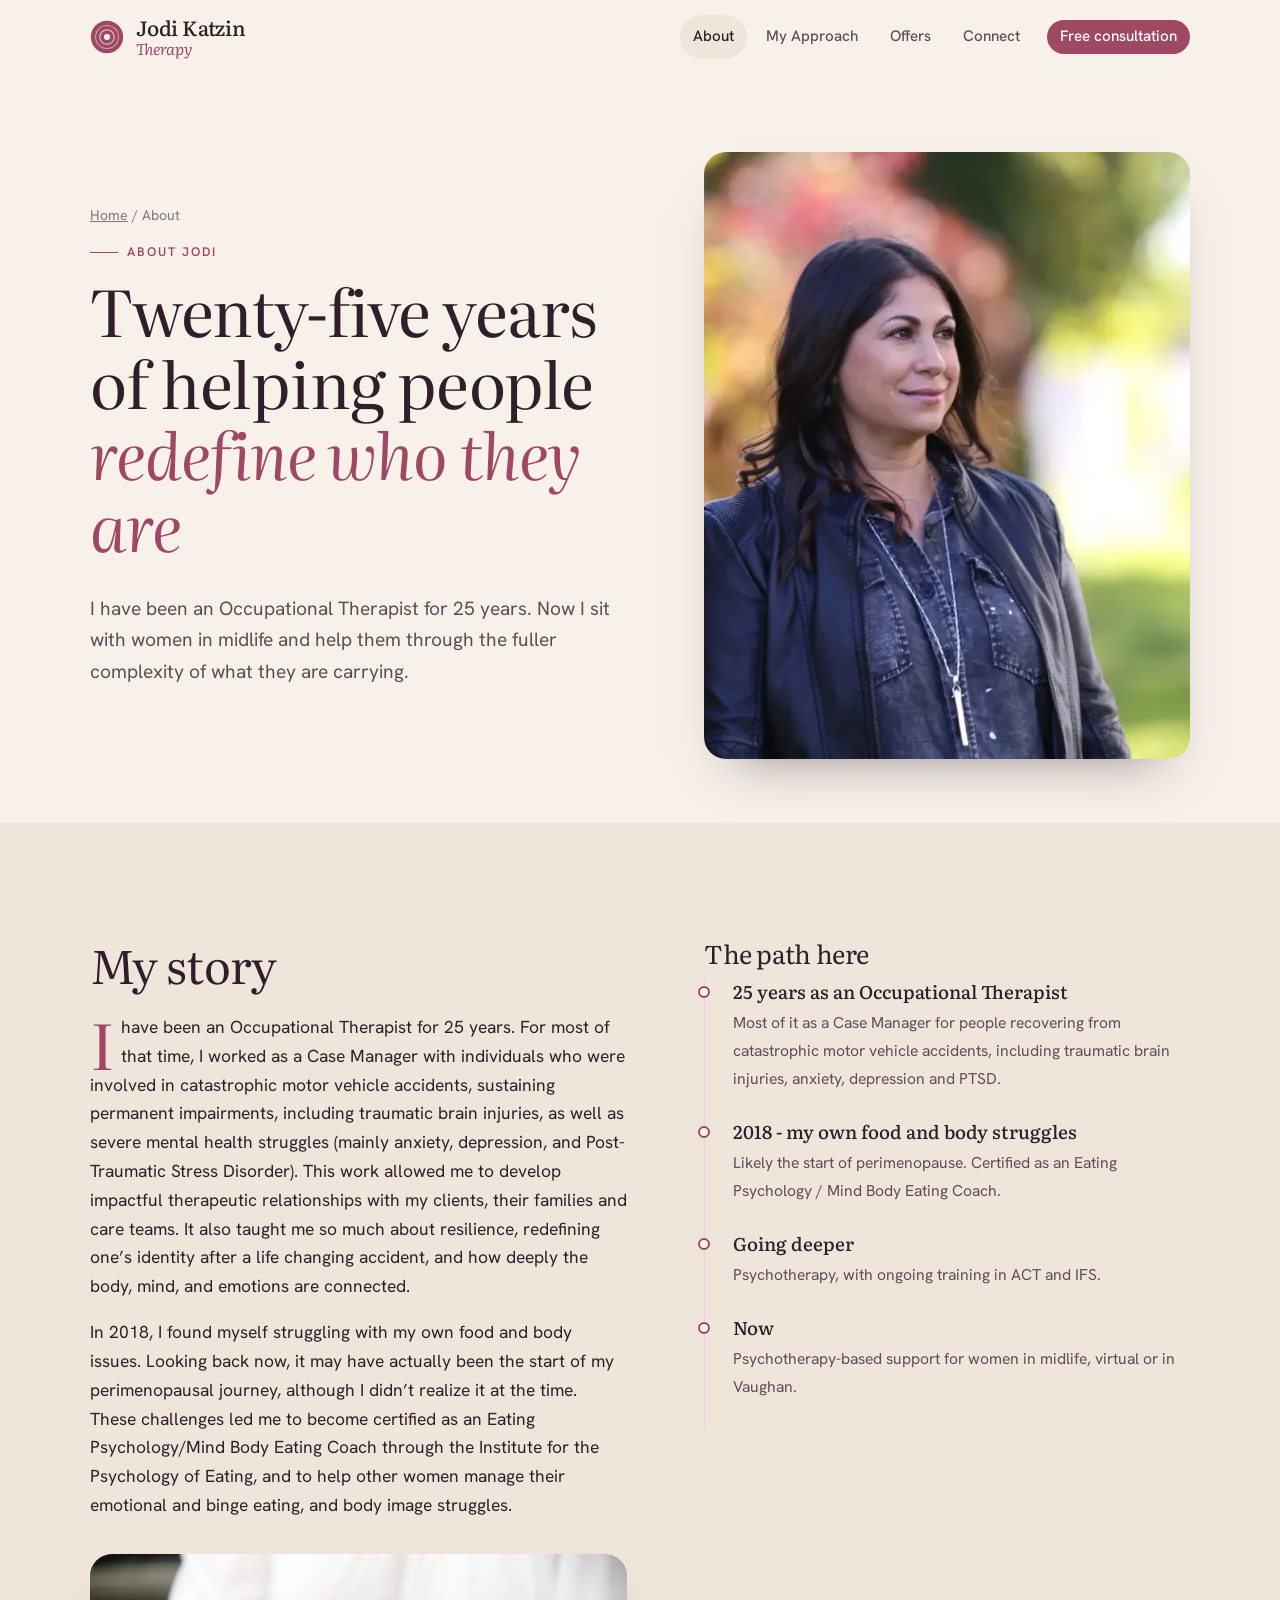
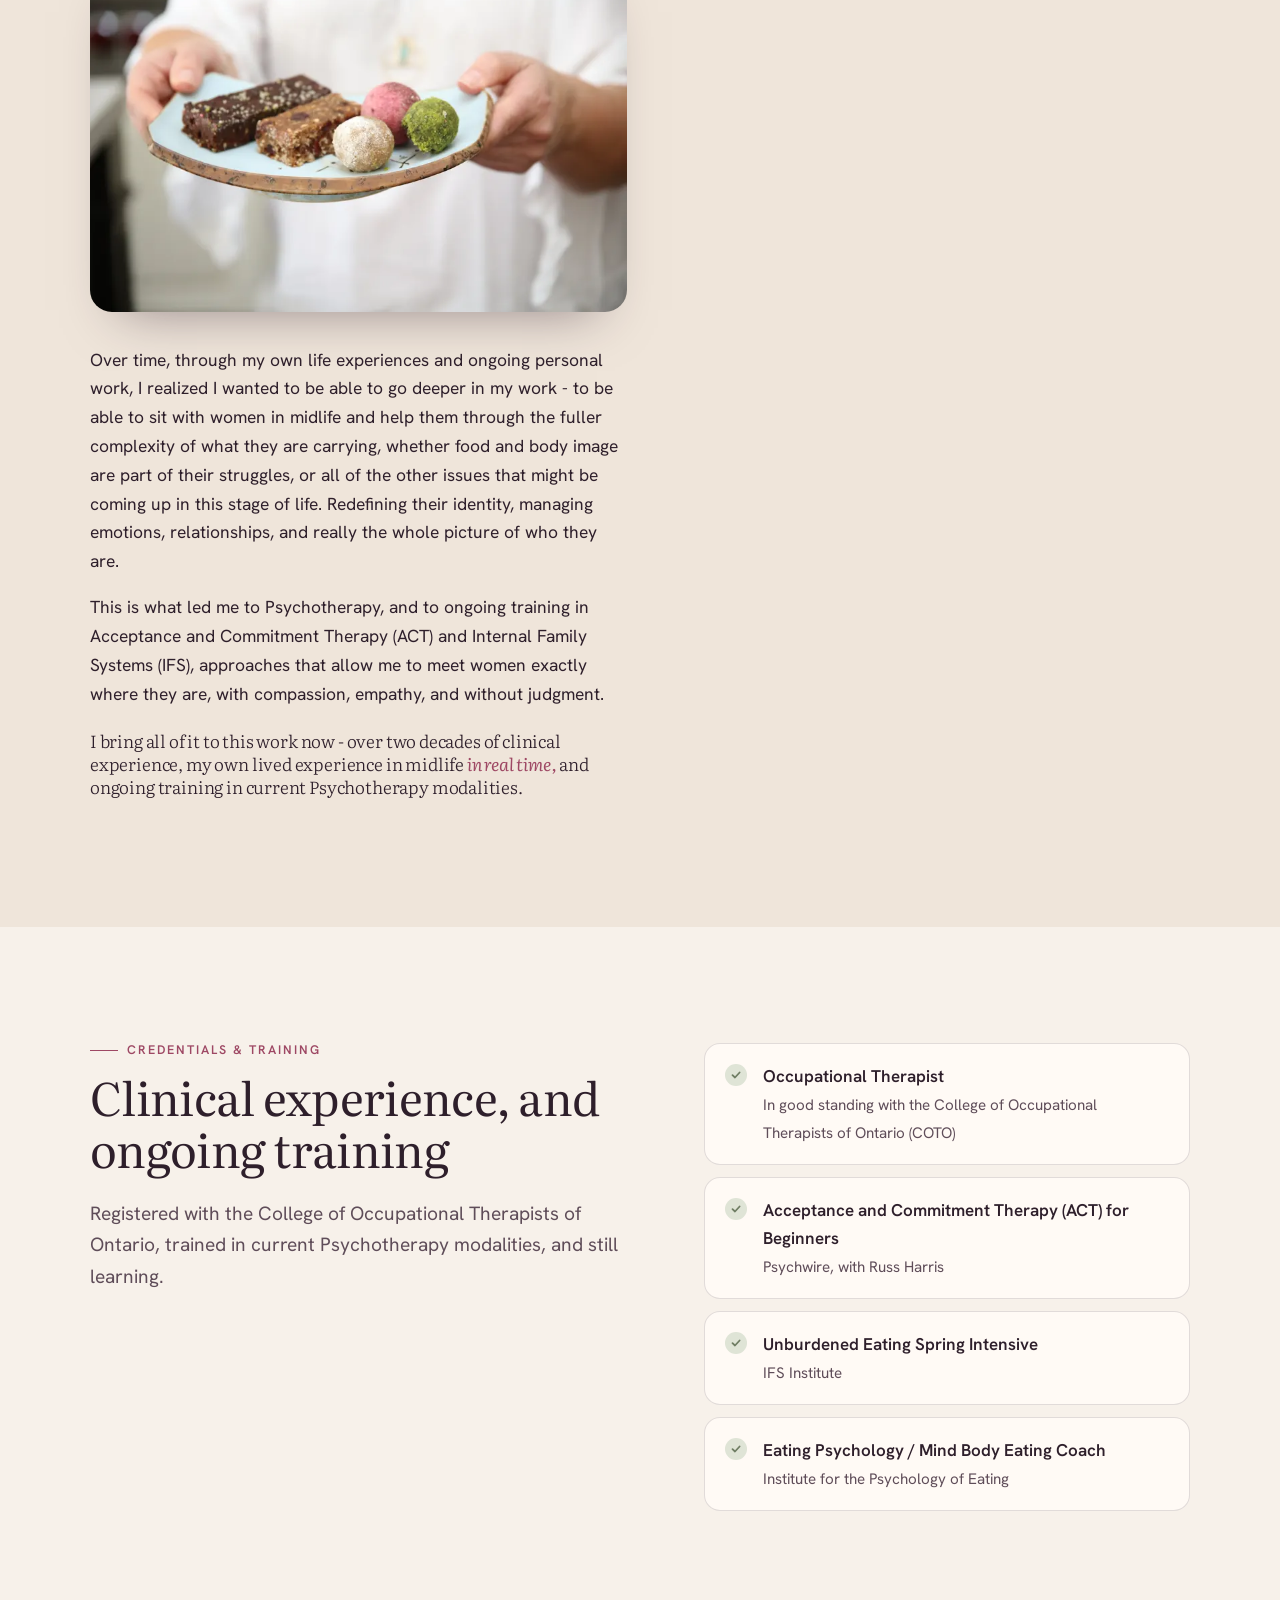
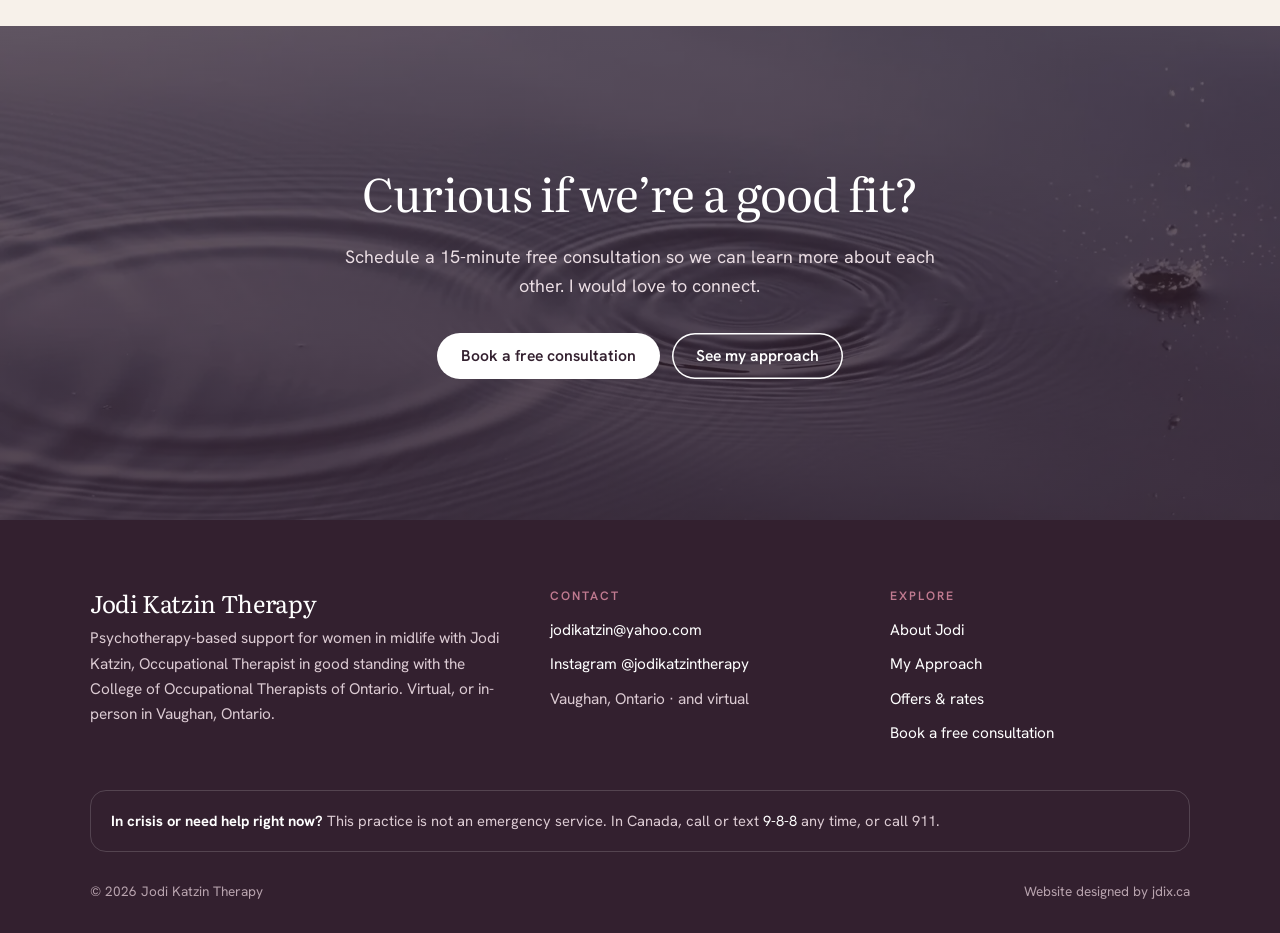
==== commit 3f92a77f: "Capitalize Therapy in the header logo Co-Authored-By: Claude Opus 5.5 <noreply@anthropic.com>" ====
--- a/about/index.html
+++ b/about/index.html
@@ -24,7 +24,7 @@
 <link rel="preconnect" href="https://fonts.googleapis.com">
 <link rel="preconnect" href="https://fonts.gstatic.com" crossorigin>
 <link rel="stylesheet" href="https://fonts.googleapis.com/css2?family=Hanken+Grotesk:wght@400;500;600&family=Literata:ital,opsz,wght@0,7..72,300..600;1,7..72,300..500&display=swap">
-<link rel="stylesheet" href="../assets/site.css">
+<link rel="stylesheet" href="../assets/site.css?v=20261102e">
 <script type="application/ld+json">
 {
   "@context": "https://schema.org",
@@ -175,6 +175,6 @@
     <div class="foot-base"><span>&copy; <span id="yr">2026</span> Jodi Katzin Therapy</span><a href="https://jdix.ca/">Website designed by jdix.ca</a></div>
   </div>
 </footer>
-<script src="../assets/site.js" defer></script>
+<script src="../assets/site.js?v=20261102e" defer></script>
 </body>
 </html>
--- a/assets/site.css
+++ b/assets/site.css
@@ -36,7 +36,7 @@
 .brand{display:flex;align-items:center;gap:12px;text-decoration:none}
 .brand svg{width:34px;height:34px;flex:none}
 .brand b{font:500 1.28rem/1 var(--serif);letter-spacing:-.01em;display:block}
-.brand small{display:block;font:italic 400 .98rem/1 var(--serif);text-transform:lowercase;color:var(--rose);margin-top:3px}
+.brand small{display:block;font:italic 400 .98rem/1 var(--serif);color:var(--rose);margin-top:3px}
 .nav{display:flex;align-items:center;gap:6px}
 .nav a{text-decoration:none;font-weight:500;font-size:.95rem;padding:9px 13px;border-radius:99px;color:var(--ink-soft);transition:background .2s,color .2s}
 .nav a:hover{background:var(--paper-2);color:var(--ink)}
@@ -149,6 +149,26 @@
 .faq details[open] summary::after{transform:rotate(45deg)}
 .faq details p{color:var(--ink-soft);margin:0 0 20px;max-width:44em}
 
+/* Instagram */
+.ig{padding-bottom:clamp(64px,8vw,104px)}
+.ig-head{display:flex;justify-content:space-between;align-items:end;gap:20px 40px;flex-wrap:wrap;margin-bottom:30px}
+.ig-head h2{font-size:clamp(1.6rem,2.8vw,2.3rem);max-width:16em;margin:0}
+.ig-follow{display:inline-flex;align-items:center;gap:9px;text-decoration:none;font-weight:600;color:var(--ink);padding:11px 18px;border-radius:99px;box-shadow:inset 0 0 0 1px var(--line);transition:background .2s,box-shadow .2s}
+.ig-follow:hover{background:var(--card);box-shadow:inset 0 0 0 1px var(--rose-2)}
+.ig-follow svg{width:19px;height:19px;color:var(--rose)}
+.ig-grid{display:grid;grid-template-columns:repeat(4,1fr);gap:14px}
+.ig-tile{position:relative;display:block;aspect-ratio:4/5;border-radius:16px;overflow:hidden;background:var(--paper-2)}
+.ig-tile img{width:100%;height:100%;object-fit:cover;transition:transform .8s var(--ease)}
+.ig-tile::after{content:"";position:absolute;inset:0;background:linear-gradient(180deg,transparent 55%,rgba(51,32,47,.35));opacity:0;transition:opacity .4s}
+.ig-tile:hover img{transform:scale(1.04)}
+.ig-tile:hover::after{opacity:1}
+.ig-kind{position:absolute;top:10px;right:10px;width:22px;height:22px;color:#fff;filter:drop-shadow(0 1px 3px rgba(0,0,0,.45));z-index:1}
+@media (max-width:760px){
+  .ig-grid{display:flex;overflow-x:auto;scroll-snap-type:x mandatory;gap:12px;margin:0 calc(-1 * var(--gut));padding:0 var(--gut) 6px;scrollbar-width:none}
+  .ig-grid::-webkit-scrollbar{display:none}
+  .ig-tile{flex:0 0 42%;scroll-snap-align:start}
+}
+
 /* CTA band */
 .band{position:relative;overflow:hidden;color:#fff;padding:clamp(80px,11vw,150px) 0;text-align:center}
 .band img{position:absolute;inset:0;width:100%;height:100%;object-fit:cover;z-index:-2}
@@ -241,7 +261,7 @@
 fieldset.field{border:0;padding:0;margin:0 0 18px}
 .chips{display:flex;flex-wrap:wrap;gap:8px}
 .chips label{flex:0 0 auto;white-space:nowrap;font-weight:500;font-size:.92rem;display:inline-flex;align-items:center;gap:8px;border:1px solid var(--line);border-radius:99px;padding:8px 14px;cursor:pointer;background:var(--paper);transition:.2s}
-.chips input{accent-color:var(--rose);margin:0}
+.field .chips input{accent-color:var(--rose);margin:0;flex:0 0 auto;width:18px;height:18px;padding:0;border:0;border-radius:4px;background:none}
 .chips label:has(input:checked){background:var(--blush);border-color:var(--rose-2)}
 .two{display:grid;grid-template-columns:1fr 1fr;gap:14px}
 @media (max-width:560px){.two{grid-template-columns:1fr}}
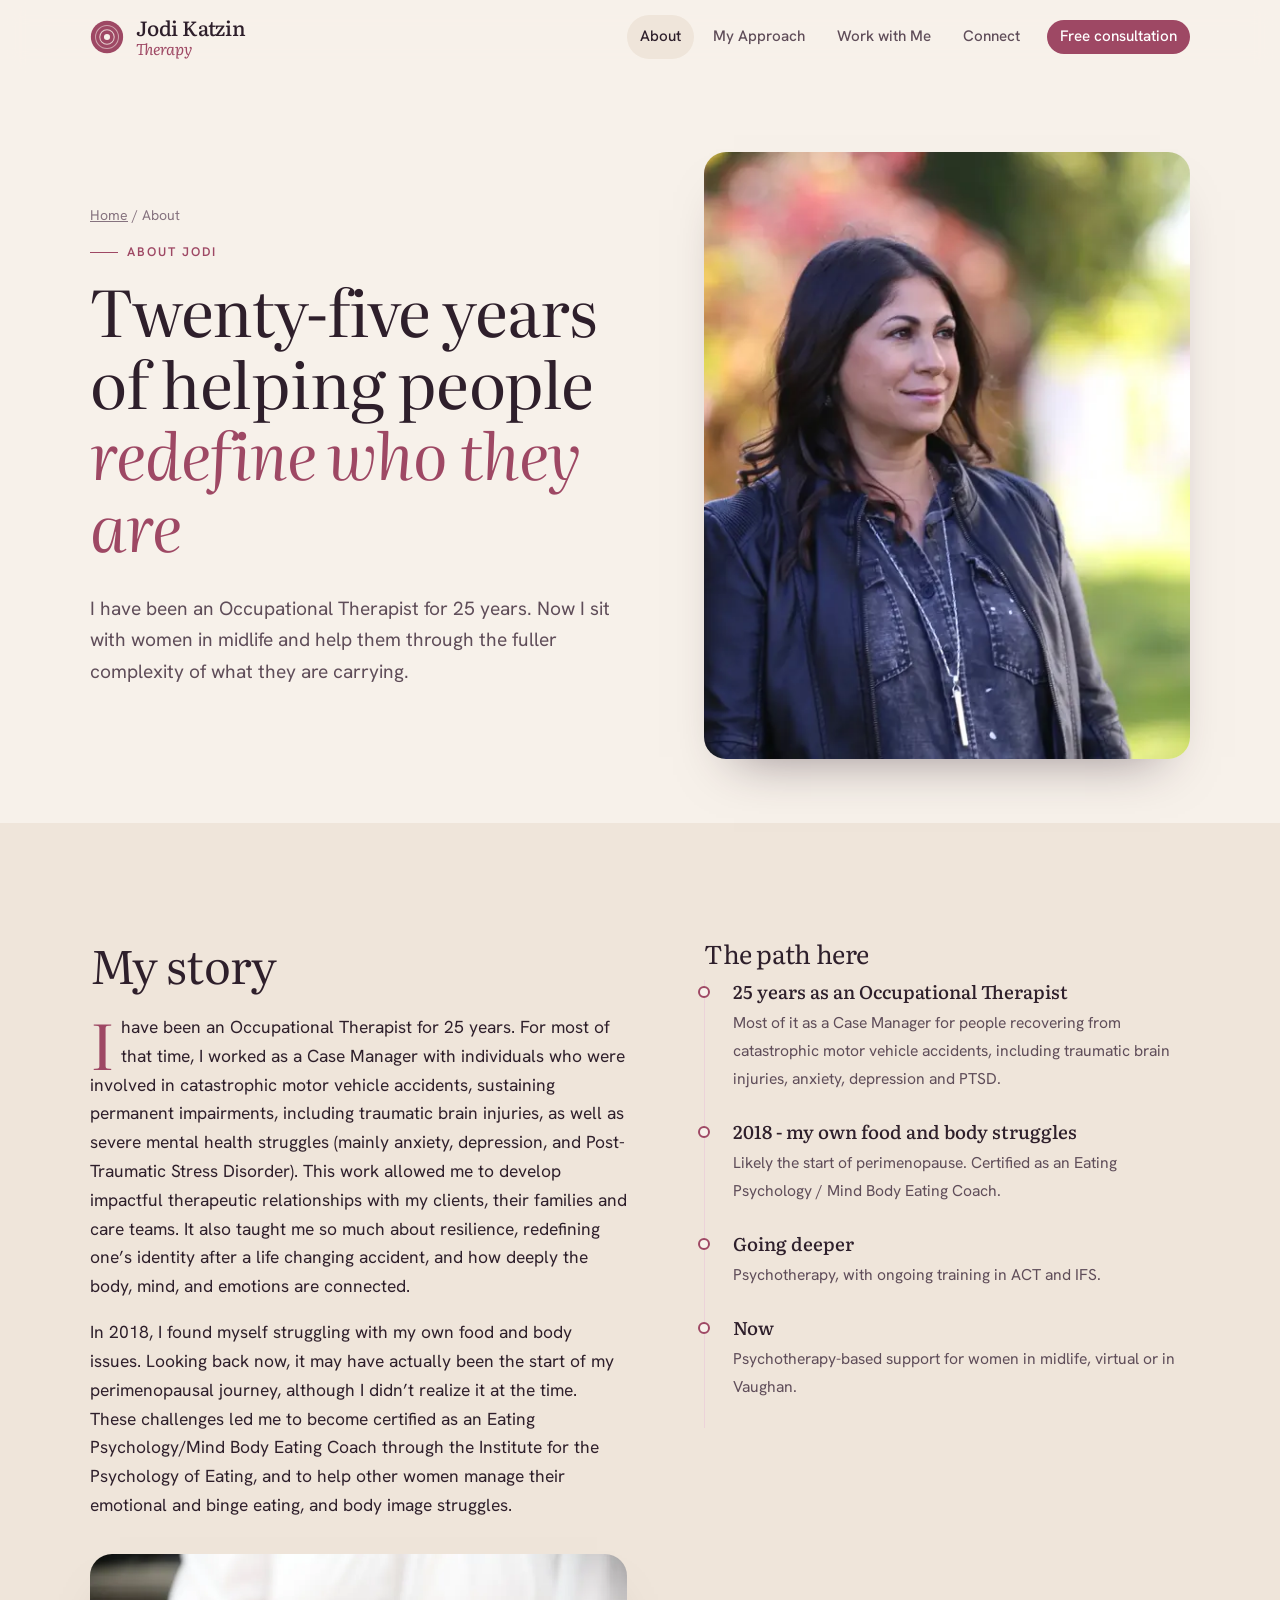
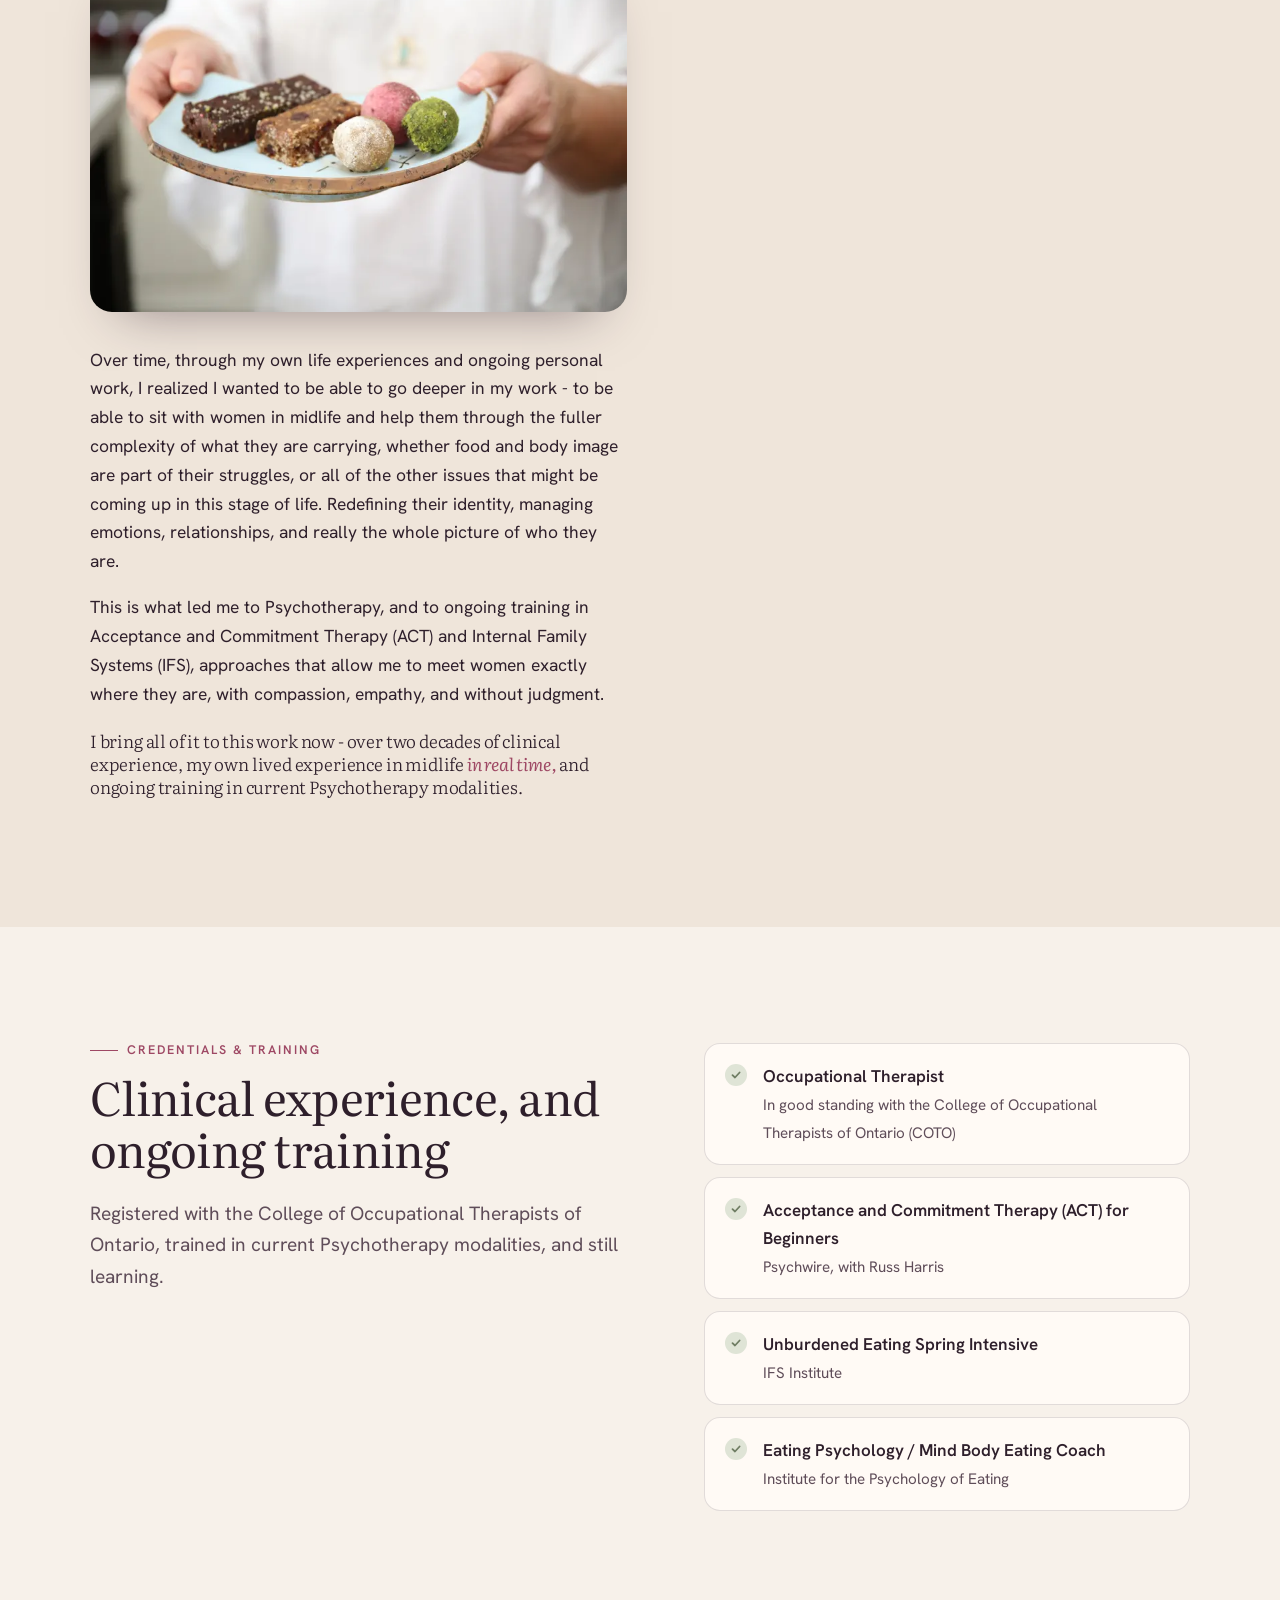
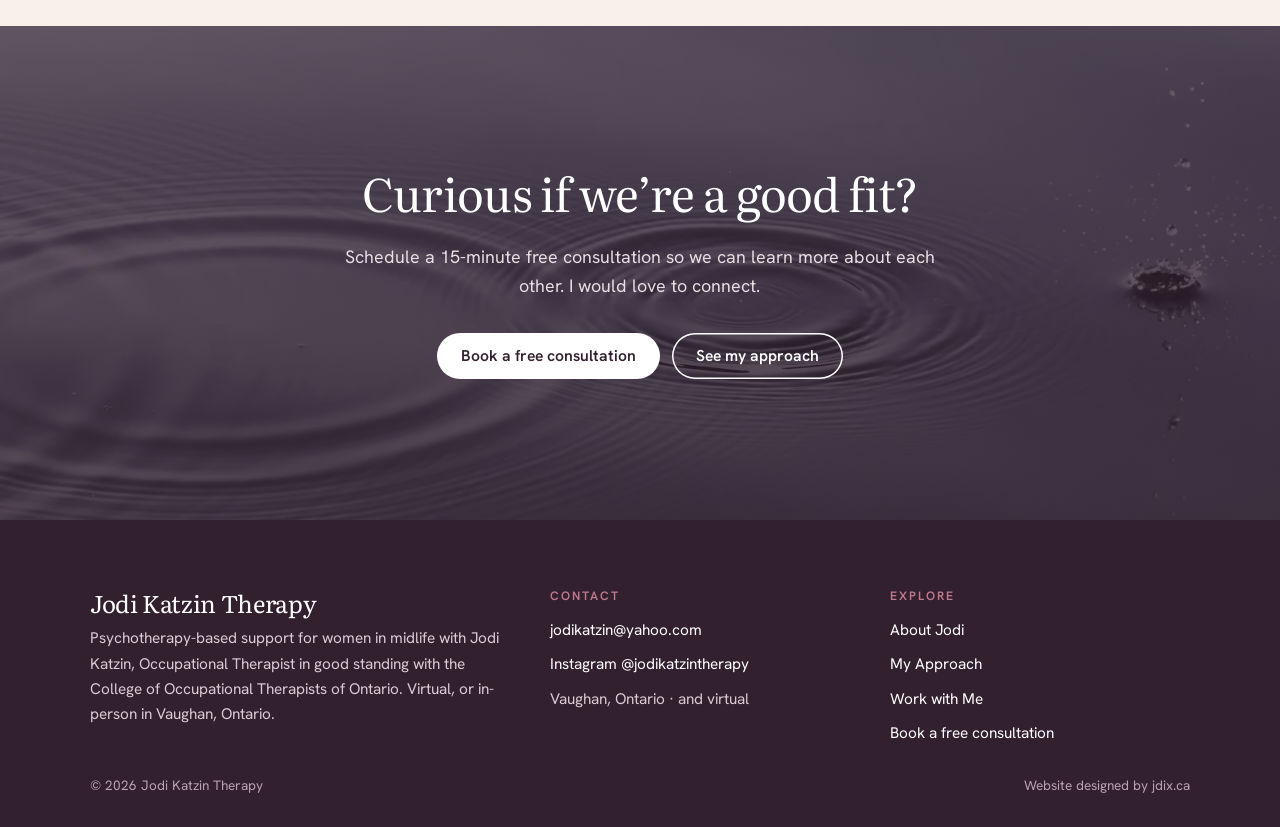
==== commit 327cf427: "Jodi's edits: Work with Me label, remove crisis-line notes, trim Connect intro Co-Authored-By: Claud" ====
--- a/about/index.html
+++ b/about/index.html
@@ -5,18 +5,17 @@
 <meta name="viewport" content="width=device-width, initial-scale=1">
 <title>About Jodi Katzin, Occupational Therapist | Jodi Katzin Therapy</title>
 <meta name="description" content="Jodi Katzin has been an Occupational Therapist for 25 years, trained in ACT, IFS and eating psychology. Read her story, then book a free 15-minute consultation.">
-<link rel="canonical" href="https://jdix22.github.io/jodi-katzin-therapy/about/">
-<meta name="robots" content="noindex">
+<link rel="canonical" href="https://jodikatzintherapy.ca/about/">
 <meta name="theme-color" content="#33202f">
 <meta property="og:type" content="profile">
 <meta property="og:site_name" content="Jodi Katzin Therapy">
 <meta property="og:title" content="About Jodi Katzin, Occupational Therapist">
 <meta property="og:description" content="25 years as an OT, lived experience in midlife, and training in ACT and IFS.">
-<meta property="og:image" content="https://jdix22.github.io/jodi-katzin-therapy/assets/og.png">
+<meta property="og:image" content="https://jodikatzintherapy.ca/assets/og.png">
 <meta property="og:image:width" content="1200">
 <meta property="og:image:height" content="630">
 <meta property="og:image:alt" content="Jodi Katzin Therapy: therapy for women in midlife, virtual or in Vaughan, Ontario">
-<meta property="og:url" content="https://jdix22.github.io/jodi-katzin-therapy/about/">
+<meta property="og:url" content="https://jodikatzintherapy.ca/about/">
 <meta property="og:locale" content="en_CA">
 <meta name="twitter:card" content="summary_large_image">
 <link rel="icon" href="../favicon.svg" type="image/svg+xml">
@@ -24,24 +23,24 @@
 <link rel="preconnect" href="https://fonts.googleapis.com">
 <link rel="preconnect" href="https://fonts.gstatic.com" crossorigin>
 <link rel="stylesheet" href="https://fonts.googleapis.com/css2?family=Hanken+Grotesk:wght@400;500;600&family=Literata:ital,opsz,wght@0,7..72,300..600;1,7..72,300..500&display=swap">
-<link rel="stylesheet" href="../assets/site.css?v=20261102e">
+<link rel="stylesheet" href="../assets/site.css?v=20261102f">
 <script type="application/ld+json">
 {
   "@context": "https://schema.org",
   "@graph": [
     {
       "@type": "ProfilePage",
-      "@id": "https://jdix22.github.io/jodi-katzin-therapy/about/#page",
-      "url": "https://jdix22.github.io/jodi-katzin-therapy/about/",
+      "@id": "https://jodikatzintherapy.ca/about/#page",
+      "url": "https://jodikatzintherapy.ca/about/",
       "name": "About Jodi Katzin",
-      "isPartOf": { "@id": "https://jdix22.github.io/jodi-katzin-therapy/#site" },
+      "isPartOf": { "@id": "https://jodikatzintherapy.ca/#site" },
       "mainEntity": {
         "@type": "Person",
-        "@id": "https://jdix22.github.io/jodi-katzin-therapy/#jodi",
+        "@id": "https://jodikatzintherapy.ca/#jodi",
         "name": "Jodi Katzin",
         "jobTitle": "Occupational Therapist",
         "description": "Occupational Therapist for 25 years offering Psychotherapy-based support for women in midlife, with training in ACT and IFS.",
-        "image": "https://jdix22.github.io/jodi-katzin-therapy/assets/img/jodi-katzin-portrait-outdoors-1600.webp",
+        "image": "https://jodikatzintherapy.ca/assets/img/jodi-katzin-portrait-outdoors-1600.webp",
         "hasCredential": [
           { "@type": "EducationalOccupationalCredential", "credentialCategory": "Professional registration", "name": "Occupational Therapist, College of Occupational Therapists of Ontario (COTO)", "recognizedBy": { "@type": "Organization", "name": "College of Occupational Therapists of Ontario" } },
           { "@type": "EducationalOccupationalCredential", "credentialCategory": "Certificate", "name": "Eating Psychology / Mind Body Eating Coach", "recognizedBy": { "@type": "Organization", "name": "Institute for the Psychology of Eating" } }
@@ -53,8 +52,8 @@
     {
       "@type": "BreadcrumbList",
       "itemListElement": [
-        { "@type": "ListItem", "position": 1, "name": "Home", "item": "https://jdix22.github.io/jodi-katzin-therapy/" },
-        { "@type": "ListItem", "position": 2, "name": "About", "item": "https://jdix22.github.io/jodi-katzin-therapy/about/" }
+        { "@type": "ListItem", "position": 1, "name": "Home", "item": "https://jodikatzintherapy.ca/" },
+        { "@type": "ListItem", "position": 2, "name": "About", "item": "https://jodikatzintherapy.ca/about/" }
       ]
     }
   ]
@@ -73,7 +72,7 @@
     <nav class="nav" id="nav" aria-label="Main">
       <a href="../about/" aria-current="page">About</a>
       <a href="../my-approach/">My Approach</a>
-      <a href="../howtoworktogether/">Offers</a>
+      <a href="../howtoworktogether/">Work with Me</a>
       <a href="../connect/">Connect</a>
       <a class="btn" href="../connect/">Free consultation</a>
     </nav>
@@ -166,15 +165,14 @@
         <ul>
           <li><a href="../about/">About Jodi</a></li>
           <li><a href="../my-approach/">My Approach</a></li>
-          <li><a href="../howtoworktogether/">Offers &amp; rates</a></li>
+          <li><a href="../howtoworktogether/">Work with Me</a></li>
           <li><a href="../connect/">Book a free consultation</a></li>
         </ul>
       </div>
     </div>
-    <p class="crisis"><strong>In crisis or need help right now?</strong> This practice is not an emergency service. In Canada, call or text <a href="tel:988">9-8-8</a> any time, or call 911.</p>
     <div class="foot-base"><span>&copy; <span id="yr">2026</span> Jodi Katzin Therapy</span><a href="https://jdix.ca/">Website designed by jdix.ca</a></div>
   </div>
 </footer>
-<script src="../assets/site.js?v=20261102e" defer></script>
+<script src="../assets/site.js?v=20261102f" defer></script>
 </body>
 </html>
